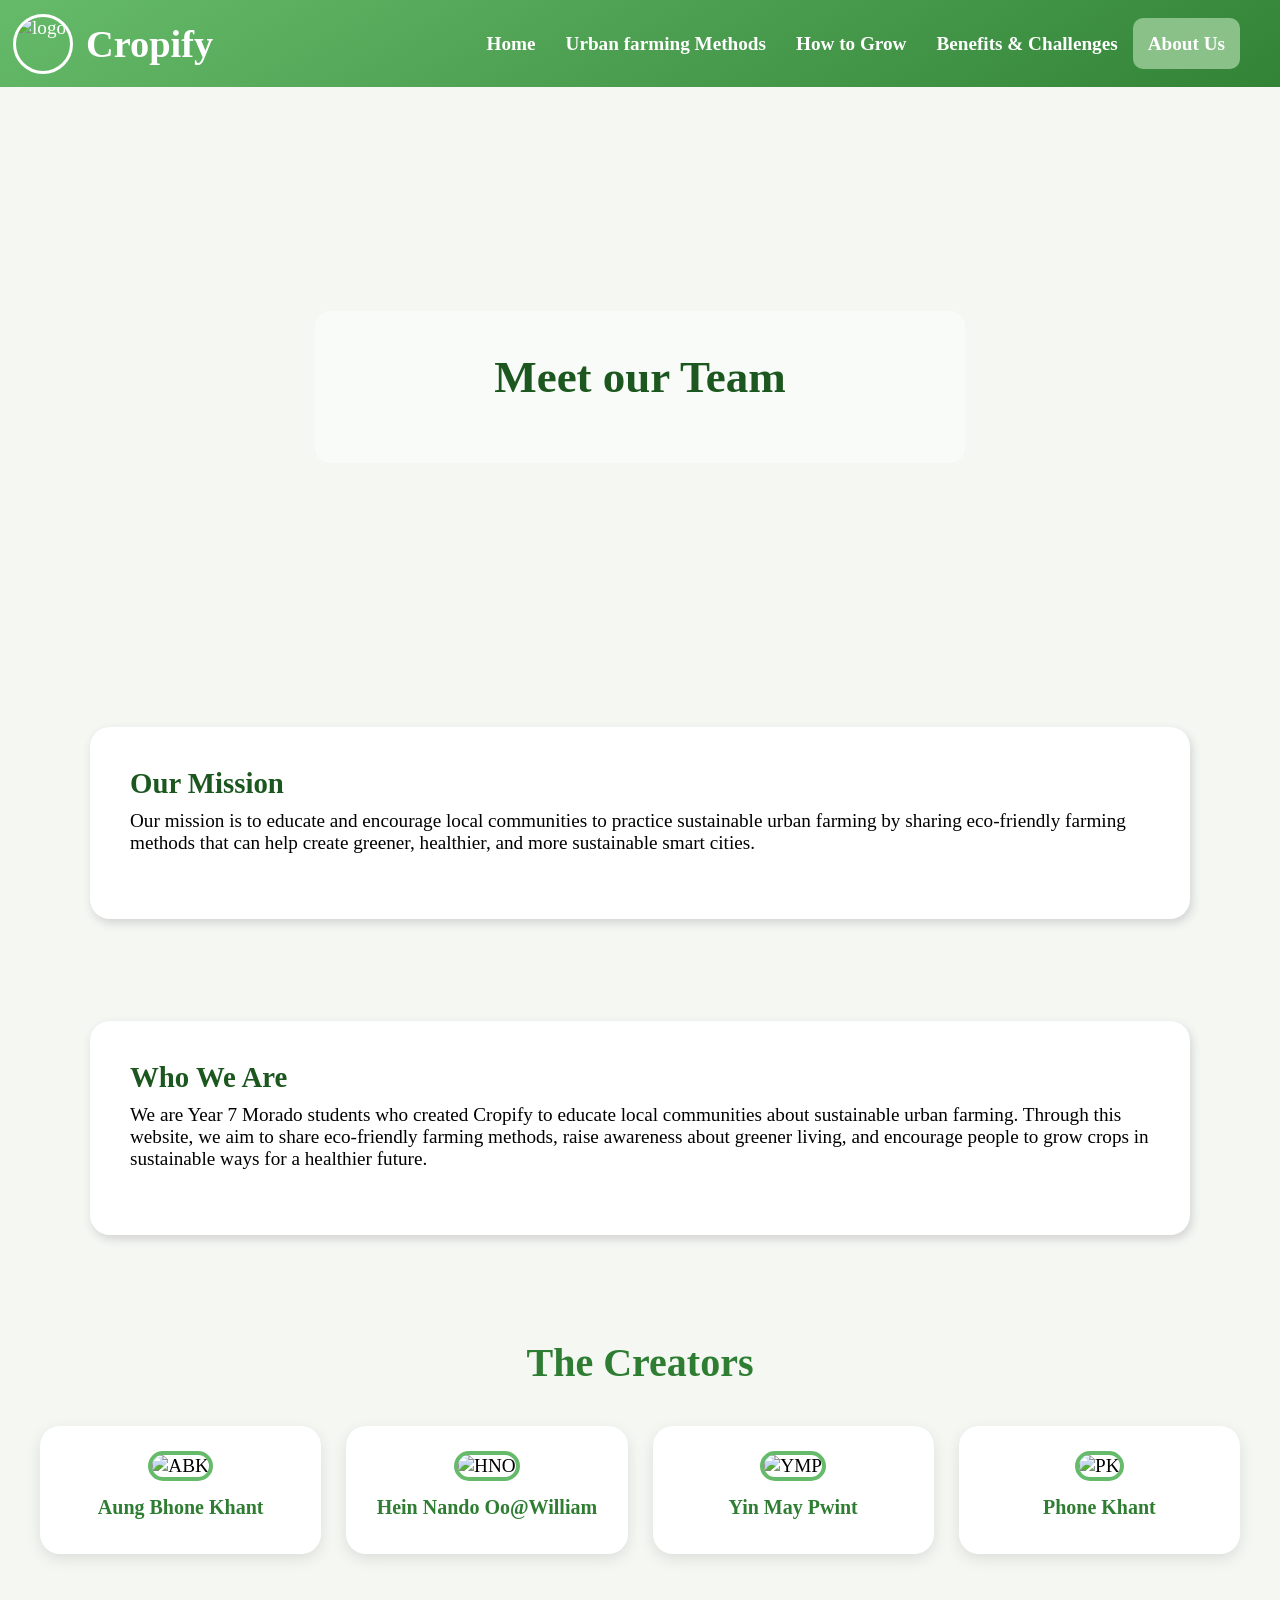
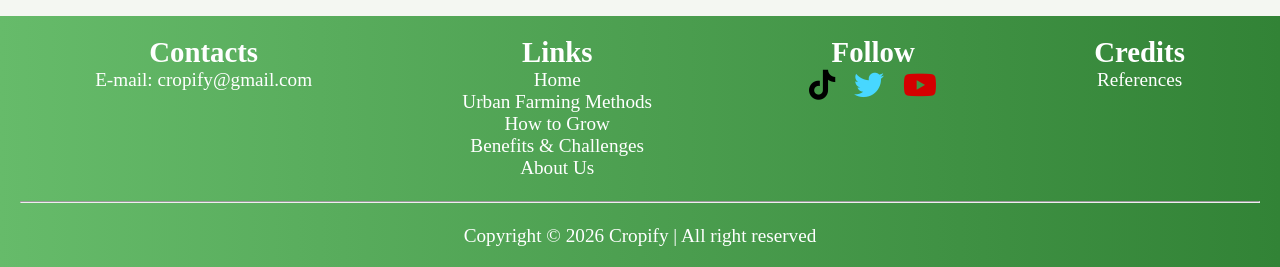
==== About_Us.html @ d0942dc9 "Add files via upload" ====
<!DOCTYPE html>
<html lang="en">
<head>
    <meta charset="UTF-8">
    <meta name="viewport" content="width=device-width, initial-scale=1.0">
    <title>Cropify - About Us</title>
    <link rel="icon" href="icons/logo.ico">
    <link rel="stylesheet" href="About Us.css">
    <link rel="stylesheet"href="https://cdnjs.cloudflare.com/ajax/libs/font-awesome/6.5.0/css/all.min.css">
</head>
</head>
<body>
    <!--Header-->
    <div class="header">
        <div class="logo">
            <img src="icons/logo.ico" alt="logo">
            <h1>Cropify</h1>
        </div>
 
        <input type="checkbox" id="menu-check">
        <label for="menu-check" class="menu_icon">☰</label>
 
        <ul class="menu" type="none">
            <li><a href="index.html">Home</a></li>
            <li><a href="overview.html">Urban farming Methods</a></li>
            <li><a href="pbl_howtogrow.html">How to Grow</a></li>
            <li><a href="Benefits.html">Benefits & Challenges</a></li>
            <li><a href="About_Us.html" class="show">About Us</a></li>
        </ul>
    </div>

 
    <!--overview hero section-->
        <div class="hero-container">
            <div class="hero-content">
                <h2>Meet our Team</h2>
            </div>
        </div>
    <!--Who we are & Our Mission-->
    <div class="us">
        <h2>Our Mission</h2>
        <p>
            Our mission is to educate and encourage local communities to practice sustainable urban farming by sharing eco-friendly farming methods that can help create greener, healthier, and more sustainable smart cities.
        </p>
    </div>
 
    <br>
 
    <div class="us">
        <h2>Who We Are</h2>
        <p>
            We are Year 7 Morado students who created Cropify to educate local communities about sustainable urban farming. Through this website, we aim to share eco-friendly farming methods, raise awareness about greener living, and encourage people to grow crops in sustainable ways for a healthier future.
        </p>
    </div>
 
    <br><br>
 
    <!--Members-->
    <h1 class="members-title">The Creators</h1>
 
    <div class="team">
        <div class="member">
            <img src="images/ABK.png" alt="ABK">
            <h3>Aung Bhone Khant</h3>
            <p>Creator of</p>
            <p>About Us page </p>
        </div>
 
        <div class="member">
            <img src="images/HNO.png" alt="HNO">
            <h3>Hein Nando Oo@William</h3>
            <p>Creator of</p>
            <p>Benefits & Challenges page</p>
        </div>
 
        <div class="member">
            <img src="images/YMP.png" alt="YMP">
            <h3>Yin May Pwint</h3>
            <p>Creator of</p>
            <p>Home page and Overview page</p>
        </div>
 
        <div class="member">
            <img src="images/PK (1).png" alt="PK">
            <h3>Phone Khant</h3>
            <p>Creator of</p>
            <p>How to Grow page</p>
        </div>
    </div>
 
    <br>
 
    <!--Footer-->
    <div class="footer">
        <div class="ft-container">
            <div class="ft-contact">
                <h2>Contacts</h2>
                <p>E-mail: <a href="">cropify@gmail.com</a></p>
            </div>
            <div class="links">
                <h2>Links</h2>
                <ul type="none">
                    <li><a href="index.html">Home</a></li>
                    <li><a href="overview.html">Urban Farming Methods</a></li>
                    <li><a href="pbl_howtogrow.html">How to Grow</a></li>
                    <li><a href="Benefits.html">Benefits & Challenges</a></li>
                    <li><a href="About_Us.html">About Us</a></li>
                </ul>
                <br>
            </div>
            <div class="social-icons">
                <h2>Follow</h2>
                <a href="https://www.tiktok.com/search?q=sustainable%20urban%20farming&t=1780014566578" class="tiktok"><i class="fab fa-tiktok"></i></a>
                <a href="https://x.com/search?q=sustainable%20urban%20farming&src=typed_query&f=top" class="twitter"><i class="fab fa-twitter"></i></a>
                <a href="https://www.youtube.com/channel/UCtoEuL28WUz4v6fltpDAhZA" class="youtube"><i class="fab fa-youtube"></i></a>
            </div>
            <div class="references">
                <h2>Credits</h2>
                <a href="https://canva.link/aensawiiavmq3fc">References</a>
            </div>
        </div>
        <hr><br>
        <p>Copyright &copy; 2026 Cropify | All right reserved</p>
    </div>
</body>
</html>
---- About Us.css ----
*{
    margin: 0;
    padding: 0;
    box-sizing: border-box;
}
body{
    font-family: 'Times New Roman', Times, serif;
    background-color: #f4f7f2;
    font-size: larger;
}
.hero-container{
    background: url(images/complementary.jpg) no-repeat center;
    background-size: cover;
    height: 600px;
    display: flex;
    justify-content: center;
    align-items: center;
}
.hero-content{
    background-color: rgba(255,255,255,0.4);
    width: 650px;
    padding: 40px;
    border-radius: 15px;
    text-align: center;
}
.hero-content h2{
    font-size: 45px;
    margin-bottom: 20px;
    color: #1b571e;
}
.hero-content p{
    font-size: 22px;
    margin-bottom: 25px;
    line-height: 1.6;
}
/*header*/
.header{
    width: 100%;
    background: linear-gradient(150deg,#66bb6a,#328336);
    display: flex;
    justify-content: space-between;
    align-items: center;
    color: white;
    top: 0;
    height: 87px;
    z-index: 10;
    position: sticky;
    padding-right: 20px;
}
.logo{
    display: flex;
    align-items: center;
    padding: 13px;
    gap: 13px;
}
.logo img{
    width: 60px;
    height: 60px;
    border: 3px solid white;
    border-radius: 50%;
}
.menu{
    display: flex;
    padding-right: 20px;
}
.menu li a{
    color: white;
    text-decoration: none;
    position: relative;
    font-weight: bold;
    transition: 0.3s;
    padding: 15px;
}
.menu li a:hover{
    background-color: #89c189;
    border-radius: 7px;
    padding: 10px;
    transition: 0.4s;
    color: white;
}
.show{
    background-color: #89c189;
    padding: 7px;
    border-radius: 10px;
}
#menu-check{
    display: none;
}
.menu_icon{
    display: none;
    font-size: 30px;
    padding-right: 13px;
}
@media(max-width:1000px){
    .menu{
        display: none;
        flex-direction: column;
        position: absolute;
        top: 90px;
        right: 20px;
        background-color: #3c853c;
        padding: 20px;
        border-radius: 10px;
        width: 40%;
        line-height: 50px;
    }
   
    #menu-check:checked ~ .menu{
        display: flex;
    }
    .menu_icon{
        display: block;
    }
}
 
 
/*Who we are & Our Mission*/
.us{
    max-width: 1100px;
    margin: 40px auto;
    background-color: white;
    padding: 40px;
    border-radius: 20px;
    box-shadow: 2px 4px 10px lightgray;
    transition: 0.4s;
}
.us h2{
    color: #1b571e;
    margin-bottom:10px;
}
.us p{
    margin-bottom:25px;
}
.us:hover{
    transform: translateY(-10px);
}
 
@media(max-width:1000px){
    .dq-eq, .us{
        margin-left: 27px;
        margin-right: 27px;
    }
}
 
/*Members*/
.members-title{
    text-align:center;
    font-size:40px;
    color:#2e7d32;
    margin-top:20px;
}
.team{
    display:grid;
    grid-template-columns:repeat(auto-fit,minmax(250px,1fr));
    gap:25px;
    padding:40px;
    max-width:1300px;
    margin:auto;
}
.member{
    background:white;
    border-radius:20px;
    padding:25px;
    text-align:center;
    box-shadow:0 5px 15px rgba(0,0,0,0.1);
    transition:0.4s;
}
.member:hover{
    transform:translateY(-10px);
    box-shadow:0 10px 25px rgba(0,0,0,0.2);
}
.member p{
    max-height: 0;
    opacity: 0;
    overflow: hidden;
    margin-top: 0;
    transition: max-height 0.4s ease, opacity 0.3s ease, margin 0.3s ease;
}
.member:hover p{
    max-height: 100px;
    opacity: 1;
    margin-top: 0.5rem;
}
.member img{
    width:180px;
    height:180px;  
    object-fit:cover;
    border-radius:20px;
    margin-bottom:15px;
    border:4px solid #66bb6a;
}
.member h3{
    color:#2e7d32;
    margin-bottom:10px;
    font-size: 20px;
}
.member p{
    color:#2e7d32;
}
 
/*Footer*/
.footer{
    background: linear-gradient(to right, #66bb6a,#328336);
    color: white;
    padding: 20px;
    text-align: center;
}
.ft-container{
    display: flex;
    justify-content: space-around;
}
.ft-container a{
    color: white;
    text-decoration: none;
}
.ft-container a:hover{
    color: #055209;
}
.social-icons a{
    margin: 7px;
    font-size: 30px;
}
.facebook i{
    color: #005ca2;
}
.twitter i{
    color: #47d7ff;
}
.youtube i{
    color: #d50000;
}
.tiktok i{
    color: black;
}
 
@media (max-width:1000px){
    .ft-container{
        flex-direction: column;
        gap: 20px;
    }
}
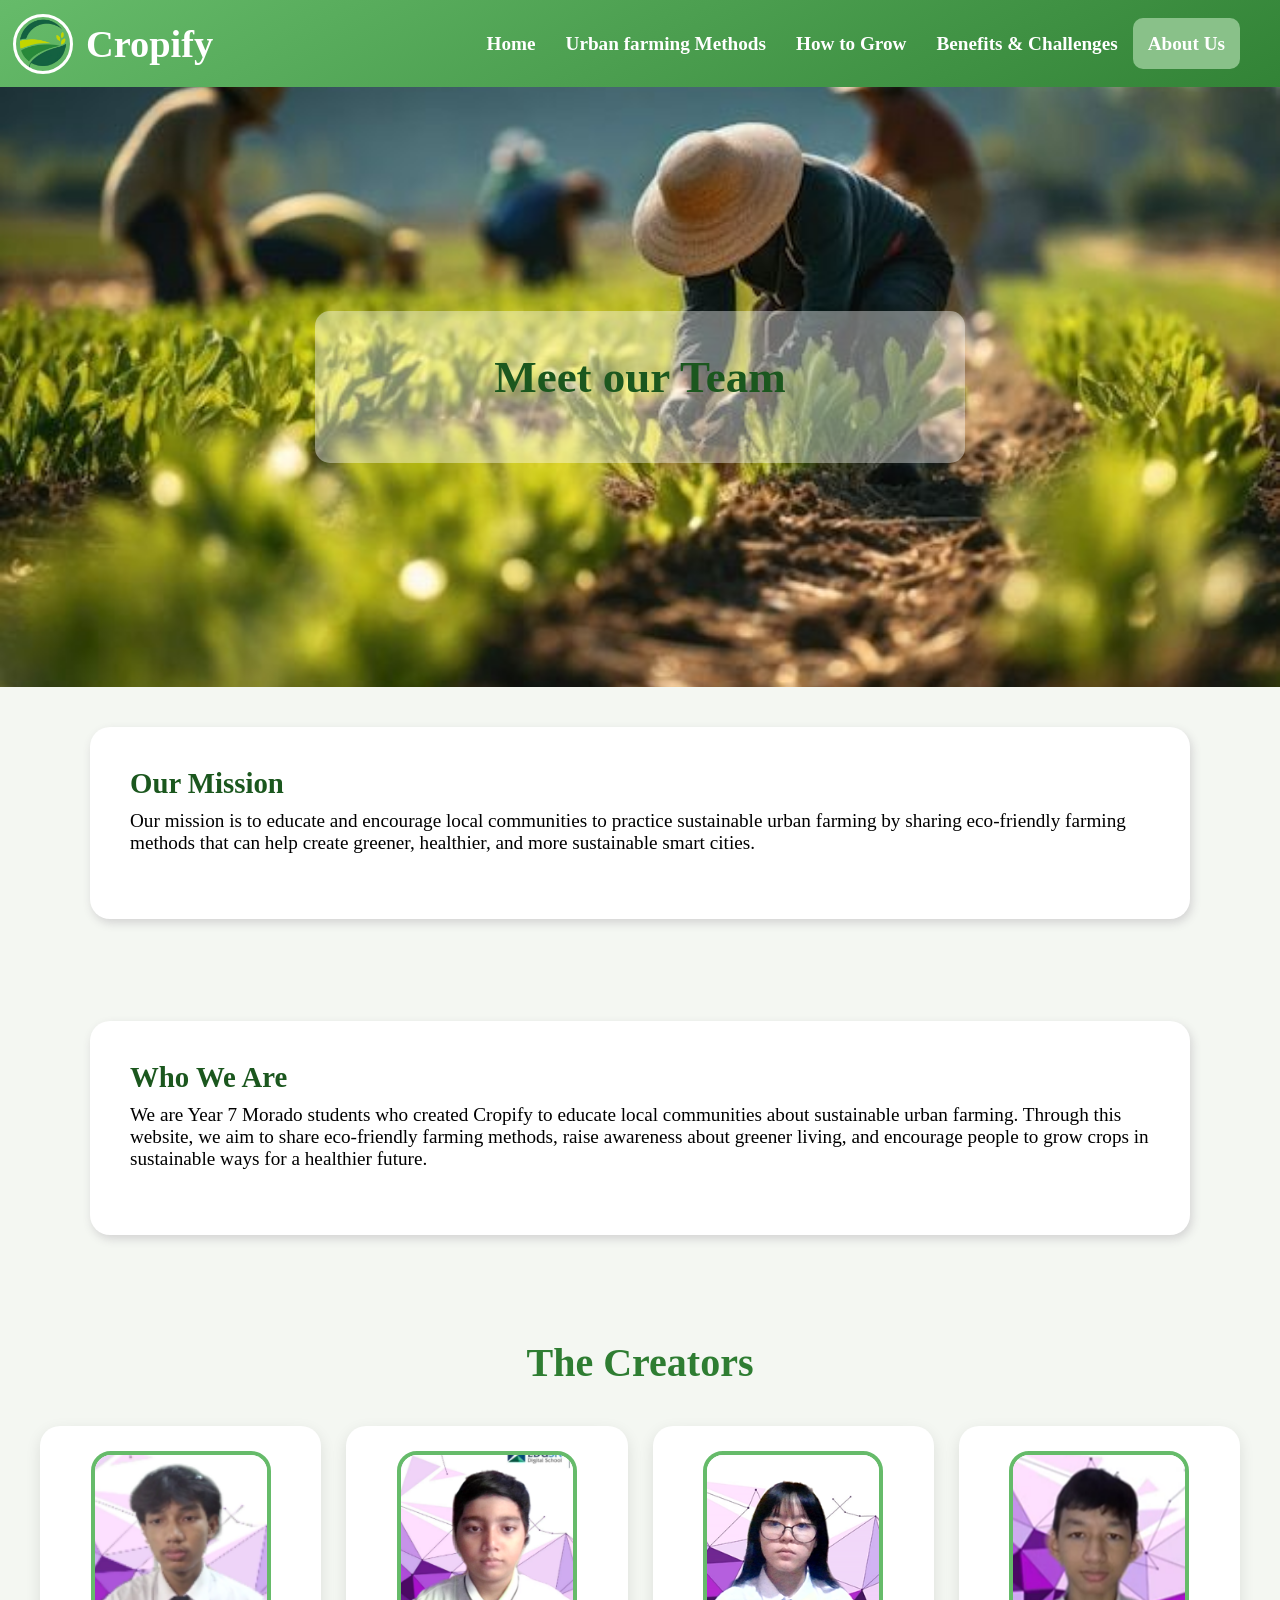
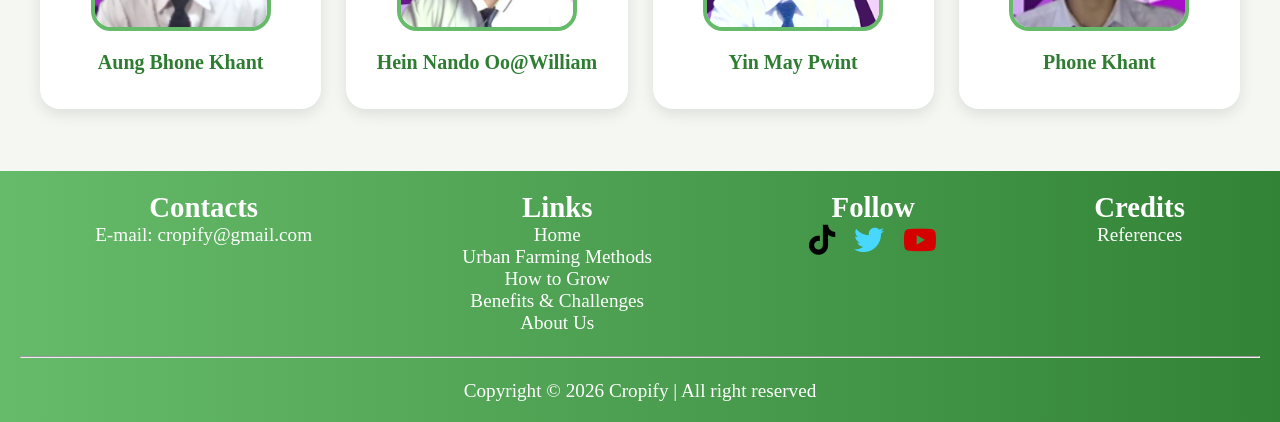
==== commit 57281d98: "About_Us.html" ====
--- a/About_Us.html
+++ b/About_Us.html
@@ -77,7 +77,7 @@
             <img src="images/YMP.png" alt="YMP">
             <h3>Yin May Pwint</h3>
             <p>Creator of</p>
-            <p>Home page and Overview page</p>
+            <p>Home page and Urban Farming Methods page</p>
         </div>
  
         <div class="member">
@@ -124,4 +124,4 @@
     </div>
 </body>
 </html>
- + 
